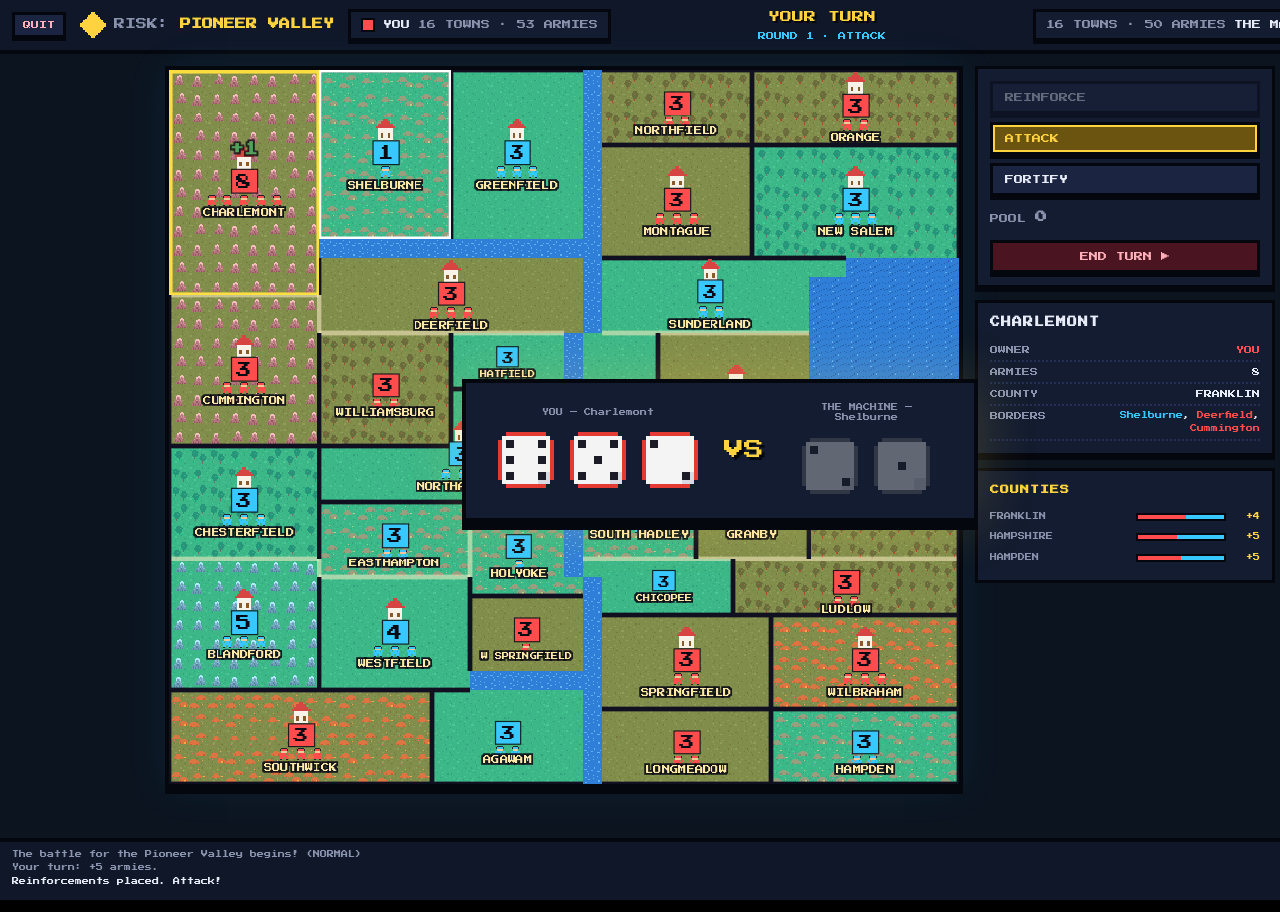
==== dev/smoke.html @ b0f95f60 "Risk: Pioneer Valley — playable pixel-art Risk for western Mass. Two-player Risk against the Machine" ====
<!DOCTYPE html>
<!-- Browser smoke test: loads the real game in an iframe and plays it
     through real click events (menu, reinforce, attack, advance modal,
     end turn, the Machine's turns). Result goes to <title> and #out.
     Needs http (iframe access): run dev/smoke.sh -->
<html>
<head>
<meta charset="utf-8">
<title>SMOKE: running</title>
<style>
  body { margin: 0; background: #000; color: #0f0; font: 12px monospace; }
  iframe { width: 1440px; height: 900px; border: 0; display: block; }
  #out { white-space: pre; padding: 6px; }
</style>
</head>
<body>
<iframe id="game" src="../index.html?smoke"></iframe>
<div id="out"></div>
<script>
(function () {
  var params = new URLSearchParams(location.search);
  var MAX_ROUNDS = Number(params.get('rounds') || 6);
  var DIFF = params.get('diff') || 'normal';
  var frame = document.getElementById('game');
  var errors = [], notes = [], w, doc;
  var stats = { clicks: 0, attacks: 0, captures: 0, advances: 0, fortifies: 0, aiTurns: 0 };

  function done(status) {
    var line = 'SMOKE: ' + status + ' | errors=' + (errors.length ? errors[0].slice(0, 300) : 'none') +
      ' | ' + JSON.stringify(stats);
    document.title = line;
    document.getElementById('out').textContent = line + '\n' + notes.join('\n') + '\n' + errors.join('\n');
  }

  function wait(ms) { return new Promise(function (r) { setTimeout(r, ms); }); }
  async function until(fn, ms, what) {
    var t0 = Date.now();
    while (!fn()) {
      if (Date.now() - t0 > ms) throw new Error('timeout waiting for ' + what);
      await wait(25);
    }
  }

  function clickTown(i, shift) {
    var cv = doc.getElementById('board');
    var r = cv.getBoundingClientRect();
    var c = w.RV.centroid[i];
    var x = r.left + c[0] * 16 / (w.RV.MAP_W * 16) * r.width;
    var y = r.top + c[1] * 16 / (w.RV.MAP_H * 16) * r.height;
    cv.dispatchEvent(new w.MouseEvent('mousemove', { clientX: x, clientY: y, bubbles: true }));
    cv.dispatchEvent(new w.MouseEvent('click', { clientX: x, clientY: y, bubbles: true, shiftKey: !!shift }));
    stats.clicks++;
  }
  function clickBtn(id) { doc.getElementById(id).click(); stats.clicks++; }
  function modalOpen() { return !doc.getElementById('modal').classList.contains('hidden'); }
  function enemiesOf(st, i) { return w.RV.adj[i].filter(function (j) { return st.territories[j].owner !== 0; }); }

  async function humanTurn() {
    var st = w.RV.UI.state;
    // reinforce: one click at a time on the strongest front town
    var mine = w.RV.Game.territoriesOf(st, 0).filter(function (i) { return enemiesOf(st, i).length; });
    mine.sort(function (a, b) { return st.territories[b].armies - st.territories[a].armies; });
    var guard = 0;
    while (st.pool > 0 && guard++ < 60) { clickTown(mine[0]); await wait(5); }
    if (st.phase !== 'attack') throw new Error('did not auto-advance to attack (phase ' + st.phase + ')');

    // attack while there is a 2:1 edge
    for (var n = 0; n < 40 && st.over == null; n++) {
      var best = null;
      w.RV.Game.territoriesOf(st, 0).forEach(function (from) {
        var a = st.territories[from].armies;
        enemiesOf(st, from).forEach(function (to) {
          if (a - 1 >= st.territories[to].armies * 2 && (!best || a > best.a)) best = { from: from, to: to, a: a };
        });
      });
      if (!best) break;
      var owner0 = st.territories[best.to].owner;
      clickTown(best.from);
      clickTown(best.to);
      stats.attacks++;
      await until(function () { return !w.RV.UI.busy() || modalOpen() || st.over != null; }, 8000, 'attack to settle');
      if (st.territories[best.to].owner !== owner0) stats.captures++;
      if (modalOpen()) {
        if (doc.getElementById('modal-title').textContent !== 'ADVANCE') throw new Error('unexpected modal');
        clickBtn('modal-ok');
        stats.advances++;
        await until(function () { return !w.RV.UI.busy() || st.over != null; }, 4000, 'advance to settle');
      }
    }
    if (st.over != null) return;

    // fortify once if an interior stack exists (this ends the turn)
    clickBtn('btn-fortify');
    if (st.phase !== 'fortify') throw new Error('fortify button did not switch phase');
    var interior = w.RV.Game.territoriesOf(st, 0).filter(function (i) {
      return !enemiesOf(st, i).length && st.territories[i].armies > 1;
    });
    var moved = false;
    for (var k = 0; k < interior.length && !moved; k++) {
      var to = w.RV.Game.territoriesOf(st, 0).find(function (j) {
        return enemiesOf(st, j).length && w.RV.Game.connected(st, interior[k], j);
      });
      if (to == null) continue;
      clickTown(interior[k]);
      clickTown(to);
      if (!modalOpen()) throw new Error('fortify modal did not open');
      clickBtn('modal-ok');
      stats.fortifies++;
      moved = true;
    }
    if (!moved) clickBtn('btn-end');
    await until(function () { return st.turn === 1 || st.over != null; }, 4000, 'turn to pass');
  }

  frame.addEventListener('load', async function () {
    try {
      w = frame.contentWindow; doc = w.document;
      w.addEventListener('error', function (e) { errors.push((e.error && e.error.stack) || e.message); });
      await until(function () { return doc.getElementById('menu-start'); }, 5000, 'menu');
      doc.querySelector('.diff[data-diff="' + DIFF + '"]').click();
      clickBtn('menu-start');
      await until(function () { return w.RV.UI.state; }, 2000, 'game start');
      var st = w.RV.UI.state;
      if (params.get('mode') === 'quit') {
        // Quit while the Machine is mid-turn, start a new game, and make sure
        // the old turn's loop doesn't leak into it.
        while (st.pool > 0) clickTown(w.RV.Game.territoriesOf(st, 0)[0]);
        clickBtn('btn-end');
        await until(function () { return st.turn === 1; }, 2000, 'Machine turn');
        await wait(900);
        clickBtn('btn-quit');
        if (!modalOpen() || doc.getElementById('modal-title').textContent !== 'QUIT GAME?') throw new Error('no quit confirm');
        clickBtn('modal-cancel');
        if (!w.RV.UI.state) throw new Error('cancel quit still quit');
        clickBtn('btn-quit');
        clickBtn('modal-ok');
        await until(function () { return doc.getElementById('menu-start'); }, 2000, 'menu after quit');
        clickBtn('menu-start');
        var st2 = w.RV.UI.state;
        await wait(6000);
        if (st2.turn !== 0 || st2.phase !== 'reinforce' || w.RV.UI.busy()) {
          throw new Error('new game disturbed: turn ' + st2.turn + ' phase ' + st2.phase + ' busy ' + w.RV.UI.busy());
        }
        if (errors.length) throw new Error('page errors');
        done('OK (quit mid-turn)');
        return;
      }
      notes.push('start: you ' + w.RV.Game.territoriesOf(st, 0).length + ' towns, pool ' + st.pool);
      while (st.over == null && st.round <= MAX_ROUNDS) {
        await humanTurn();
        if (st.over != null) break;
        await until(function () { return st.turn === 0 || st.over != null; }, 120000, 'Machine turn');
        stats.aiTurns++;
        await until(function () { return !w.RV.UI.busy() || st.over != null; }, 5000, 'idle');
        notes.push('round ' + st.round + ': you ' + w.RV.Game.territoriesOf(st, 0).length +
          ' towns / ' + w.RV.Game.totalArmies(st, 0) + ' armies, machine ' +
          w.RV.Game.territoriesOf(st, 1).length + ' / ' + w.RV.Game.totalArmies(st, 1));
      }
      if (st.over != null) {
        await until(function () { return doc.querySelector('.gameover'); }, 5000, 'game over screen');
        notes.push('game over: winner ' + st.over);
      }
      if (errors.length) throw new Error('page errors');
      done(st.over != null ? 'OK (game over, winner ' + st.over + ')' : 'OK (' + MAX_ROUNDS + ' rounds)');
    } catch (err) {
      errors.push(err.stack || err.message);
      done('FAILED');
    }
  });
})();
</script>
</body>
</html>
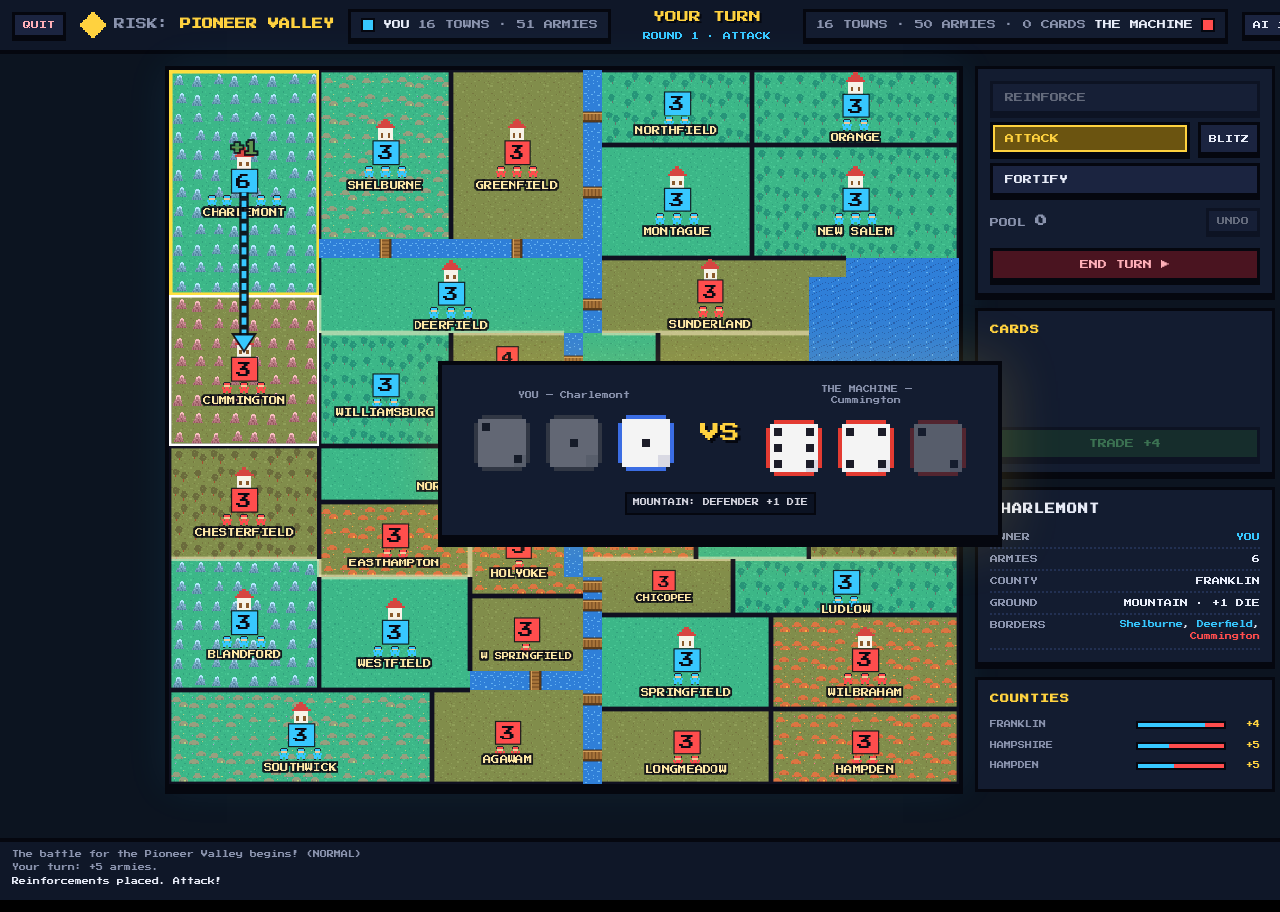
==== commit e16d455b: "Cards, blitz, terrain, and a livelier Machine From NEXT.md: the top three, feel and atmosphere, and " ====
--- a/dev/smoke.html
+++ b/dev/smoke.html
@@ -23,7 +23,8 @@
   var DIFF = params.get('diff') || 'normal';
   var frame = document.getElementById('game');
   var errors = [], notes = [], w, doc;
-  var stats = { clicks: 0, attacks: 0, captures: 0, advances: 0, fortifies: 0, aiTurns: 0 };
+  var stats = { clicks: 0, attacks: 0, blitzes: 0, captures: 0, advances: 0, fortifies: 0,
+                aiTurns: 0, trades: 0, undos: 0, skips: 0, taunts: 0 };
 
   function done(status) {
     var line = 'SMOKE: ' + status + ' | errors=' + (errors.length ? errors[0].slice(0, 300) : 'none') +
@@ -57,11 +58,27 @@
 
   async function humanTurn() {
     var st = w.RV.UI.state;
+    // cards: trade whenever the button allows it (it must, at 5 cards)
+    while (!doc.getElementById('btn-trade').disabled) {
+      var before = st.hands[0].length;
+      clickBtn('btn-trade');
+      if (st.hands[0].length !== before - 3) throw new Error('trade did not take 3 cards');
+      stats.trades++;
+    }
+    if (st.hands[0].length >= 5) throw new Error('holding 5+ cards with no trade allowed');
     // reinforce: one click at a time on the strongest front town
     var mine = w.RV.Game.territoriesOf(st, 0).filter(function (i) { return enemiesOf(st, i).length; });
     mine.sort(function (a, b) { return st.territories[b].armies - st.territories[a].armies; });
+    // undo: place one, take it back, and the pool is whole again
+    if (st.pool > 1) {
+      var pool0 = st.pool, a0 = st.territories[mine[0]].armies;
+      clickTown(mine[0]);
+      clickBtn('btn-undo');
+      if (st.pool !== pool0 || st.territories[mine[0]].armies !== a0) throw new Error('undo did not restore the pool');
+      stats.undos++;
+    }
     var guard = 0;
-    while (st.pool > 0 && guard++ < 60) { clickTown(mine[0]); await wait(5); }
+    while (st.pool > 0 && guard++ < 200) { clickTown(mine[0]); await wait(5); }
     if (st.phase !== 'attack') throw new Error('did not auto-advance to attack (phase ' + st.phase + ')');
 
     // attack while there is a 2:1 edge
@@ -75,9 +92,11 @@
       });
       if (!best) break;
       var owner0 = st.territories[best.to].owner;
+      var blitz = n % 2 === 1;   // every other attack is a shift-click blitz
       clickTown(best.from);
-      clickTown(best.to);
+      clickTown(best.to, blitz);
       stats.attacks++;
+      if (blitz) stats.blitzes++;
       await until(function () { return !w.RV.UI.busy() || modalOpen() || st.over != null; }, 8000, 'attack to settle');
       if (st.territories[best.to].owner !== owner0) stats.captures++;
       if (modalOpen()) {
@@ -112,7 +131,10 @@
     await until(function () { return st.turn === 1 || st.over != null; }, 4000, 'turn to pass');
   }
 
+  var started = false;
   frame.addEventListener('load', async function () {
+    if (started) return;   // the resume test reloads the frame itself
+    started = true;
     try {
       w = frame.contentWindow; doc = w.document;
       w.addEventListener('error', function (e) { errors.push((e.error && e.error.stack) || e.message); });
@@ -121,6 +143,29 @@
       clickBtn('menu-start');
       await until(function () { return w.RV.UI.state; }, 2000, 'game start');
       var st = w.RV.UI.state;
+      if (params.get('mode') === 'resume') {
+        // Play a turn, reload the page mid-Machine-turn, CONTINUE, and make
+        // sure the same game carries on to your next turn.
+        while (st.pool > 0) clickTown(w.RV.Game.territoriesOf(st, 0)[0], true);
+        clickBtn('btn-end');
+        await until(function () { return st.turn === 1; }, 2000, 'Machine turn');
+        await wait(1500);
+        var towns = JSON.stringify(w.RV.Main.readSave().territories.map(function (t) { return t.owner; }));
+        await new Promise(function (res) { frame.addEventListener('load', res, { once: true }); w.location.reload(); });
+        w = frame.contentWindow; doc = w.document;
+        w.addEventListener('error', function (e) { errors.push((e.error && e.error.stack) || e.message); });
+        await until(function () { return doc.getElementById('menu'); }, 5000, 'menu after reload');
+        doc.getElementById('menu').click();
+        await until(function () { return doc.getElementById('menu-continue'); }, 2000, 'CONTINUE');
+        clickBtn('menu-continue');
+        var st3 = w.RV.UI.state;
+        if (!st3 || st3.turn !== 1) throw new Error('resumed game is not mid-Machine-turn');
+        if (JSON.stringify(st3.territories.map(function (t) { return t.owner; })) !== towns) throw new Error('resumed map differs');
+        await until(function () { return st3.turn === 0 || st3.over != null; }, 60000, 'resumed Machine turn');
+        if (errors.length) throw new Error('page errors');
+        done('OK (resume mid-turn, round ' + st3.round + ')');
+        return;
+      }
       if (params.get('mode') === 'quit') {
         // Quit while the Machine is mid-turn, start a new game, and make sure
         // the old turn's loop doesn't leak into it.
@@ -135,7 +180,10 @@
         clickBtn('btn-quit');
         clickBtn('modal-ok');
         await until(function () { return doc.getElementById('menu-start'); }, 2000, 'menu after quit');
+        if (!doc.getElementById('menu-continue')) throw new Error('no CONTINUE after quit');
         clickBtn('menu-start');
+        if (!modalOpen() || doc.getElementById('modal-title').textContent !== 'START A NEW GAME?') throw new Error('no new-game confirm');
+        clickBtn('modal-ok');
         var st2 = w.RV.UI.state;
         await wait(6000);
         if (st2.turn !== 0 || st2.phase !== 'reinforce' || w.RV.UI.busy()) {
@@ -149,16 +197,28 @@
       while (st.over == null && st.round <= MAX_ROUNDS) {
         await humanTurn();
         if (st.over != null) break;
+        // every turn at a different Machine speed; every third one skipped
+        clickBtn('btn-speed');
+        if (stats.aiTurns % 3 === 2) {
+          await wait(700);
+          doc.getElementById('board').dispatchEvent(new w.MouseEvent('click', { bubbles: true, clientX: 5, clientY: 5 }));
+          if (st.turn === 1 && !w.RV.AITurn.skipping()) throw new Error('click did not skip the Machine turn');
+          stats.skips++;
+        }
         await until(function () { return st.turn === 0 || st.over != null; }, 120000, 'Machine turn');
         stats.aiTurns++;
+        stats.taunts = st.log.filter(function (l) { return typeof l === 'object' && l.kind === 'taunt'; }).length;
         await until(function () { return !w.RV.UI.busy() || st.over != null; }, 5000, 'idle');
         notes.push('round ' + st.round + ': you ' + w.RV.Game.territoriesOf(st, 0).length +
           ' towns / ' + w.RV.Game.totalArmies(st, 0) + ' armies, machine ' +
           w.RV.Game.territoriesOf(st, 1).length + ' / ' + w.RV.Game.totalArmies(st, 1));
       }
       if (st.over != null) {
-        await until(function () { return doc.querySelector('.gameover'); }, 5000, 'game over screen');
-        notes.push('game over: winner ' + st.over);
+        await until(function () { return doc.querySelector('.gameover .go-table'); }, 5000, 'results screen');
+        notes.push('game over: winner ' + st.over + ' | ' + doc.querySelector('.go-table').textContent);
+        if (w.RV.Main.readSave()) throw new Error('save not cleared after game over');
+      } else if (!w.RV.Main.readSave()) {
+        throw new Error('game in progress was not saved');
       }
       if (errors.length) throw new Error('page errors');
       done(st.over != null ? 'OK (game over, winner ' + st.over + ')' : 'OK (' + MAX_ROUNDS + ' rounds)');
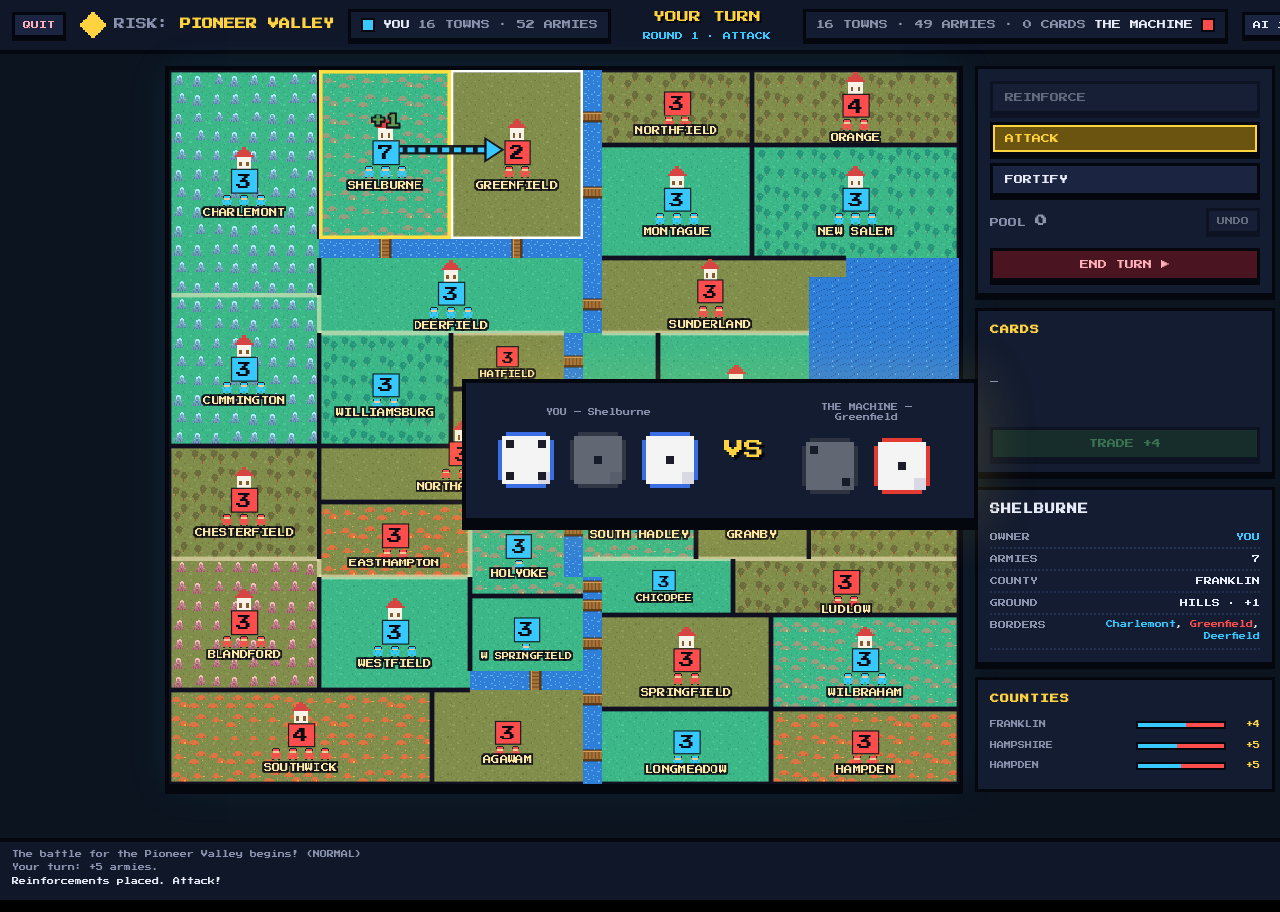
==== commit c809f4fe: "Drop blitz; fix iOS audio and zooming - Remove the BLITZ toggle, B key and shift-click blitz (the Ma" ====
--- a/dev/smoke.html
+++ b/dev/smoke.html
@@ -23,7 +23,7 @@
   var DIFF = params.get('diff') || 'normal';
   var frame = document.getElementById('game');
   var errors = [], notes = [], w, doc;
-  var stats = { clicks: 0, attacks: 0, blitzes: 0, captures: 0, advances: 0, fortifies: 0,
+  var stats = { clicks: 0, attacks: 0, captures: 0, advances: 0, fortifies: 0,
                 aiTurns: 0, trades: 0, undos: 0, skips: 0, taunts: 0 };
 
   function done(status) {
@@ -92,11 +92,9 @@
       });
       if (!best) break;
       var owner0 = st.territories[best.to].owner;
-      var blitz = n % 2 === 1;   // every other attack is a shift-click blitz
       clickTown(best.from);
-      clickTown(best.to, blitz);
+      clickTown(best.to);
       stats.attacks++;
-      if (blitz) stats.blitzes++;
       await until(function () { return !w.RV.UI.busy() || modalOpen() || st.over != null; }, 8000, 'attack to settle');
       if (st.territories[best.to].owner !== owner0) stats.captures++;
       if (modalOpen()) {
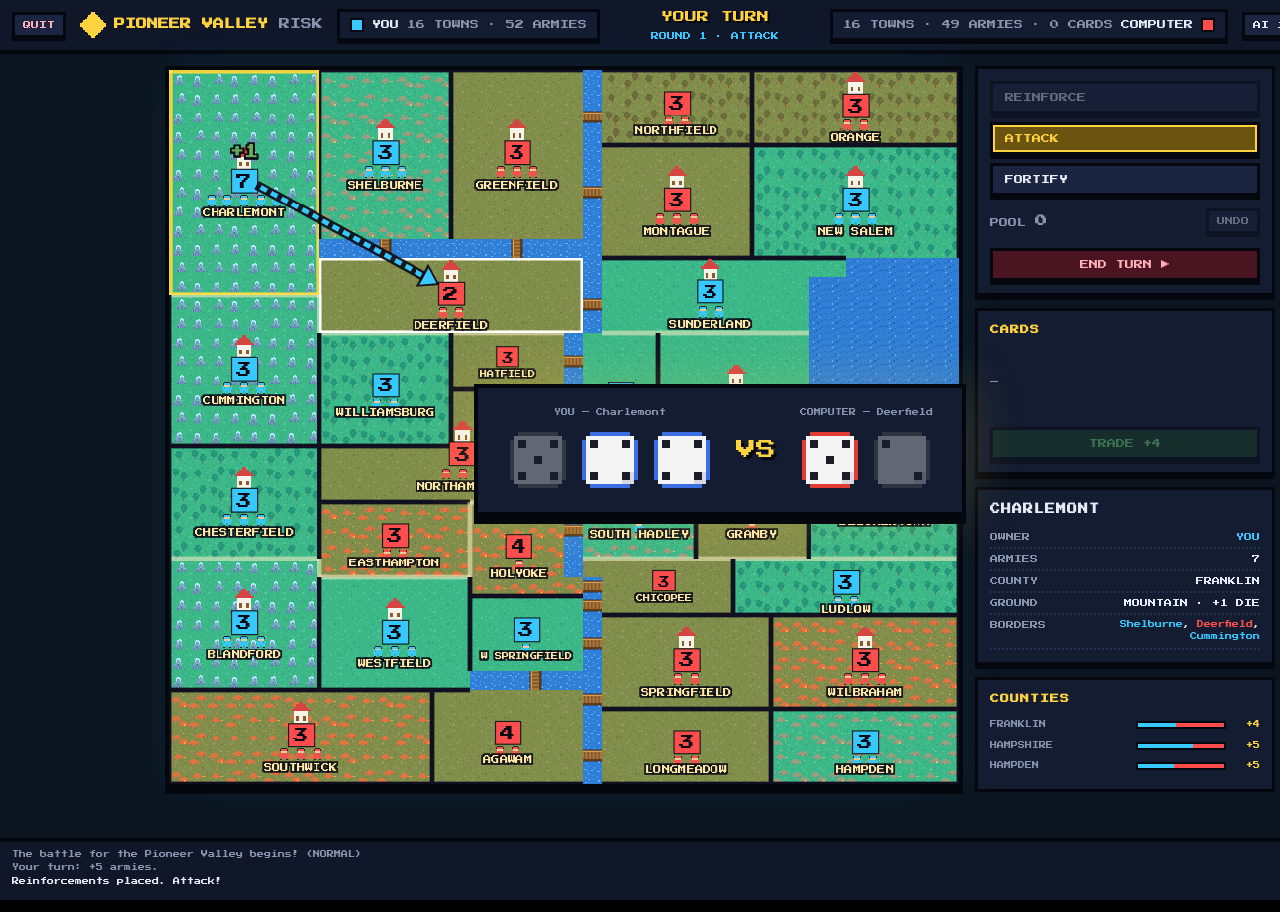
==== commit 779839f3: "Rename the Machine to Computer Labels say COMPUTER, log lines say "the computer". Saved games pick u" ====
--- a/dev/smoke.html
+++ b/dev/smoke.html
@@ -1,7 +1,7 @@
 <!DOCTYPE html>
 <!-- Browser smoke test: loads the real game in an iframe and plays it
      through real click events (menu, reinforce, attack, advance modal,
-     end turn, the Machine's turns). Result goes to <title> and #out.
+     end turn, the computer's turns). Result goes to <title> and #out.
      Needs http (iframe access): run dev/smoke.sh -->
 <html>
 <head>
@@ -142,11 +142,11 @@
       await until(function () { return w.RV.UI.state; }, 2000, 'game start');
       var st = w.RV.UI.state;
       if (params.get('mode') === 'resume') {
-        // Play a turn, reload the page mid-Machine-turn, CONTINUE, and make
+        // Play a turn, reload the page mid-computer-turn, CONTINUE, and make
         // sure the same game carries on to your next turn.
         while (st.pool > 0) clickTown(w.RV.Game.territoriesOf(st, 0)[0], true);
         clickBtn('btn-end');
-        await until(function () { return st.turn === 1; }, 2000, 'Machine turn');
+        await until(function () { return st.turn === 1; }, 2000, 'computer turn');
         await wait(1500);
         var towns = JSON.stringify(w.RV.Main.readSave().territories.map(function (t) { return t.owner; }));
         await new Promise(function (res) { frame.addEventListener('load', res, { once: true }); w.location.reload(); });
@@ -157,19 +157,19 @@
         await until(function () { return doc.getElementById('menu-continue'); }, 2000, 'CONTINUE');
         clickBtn('menu-continue');
         var st3 = w.RV.UI.state;
-        if (!st3 || st3.turn !== 1) throw new Error('resumed game is not mid-Machine-turn');
+        if (!st3 || st3.turn !== 1) throw new Error('resumed game is not mid-computer-turn');
         if (JSON.stringify(st3.territories.map(function (t) { return t.owner; })) !== towns) throw new Error('resumed map differs');
-        await until(function () { return st3.turn === 0 || st3.over != null; }, 60000, 'resumed Machine turn');
+        await until(function () { return st3.turn === 0 || st3.over != null; }, 60000, 'resumed computer turn');
         if (errors.length) throw new Error('page errors');
         done('OK (resume mid-turn, round ' + st3.round + ')');
         return;
       }
       if (params.get('mode') === 'quit') {
-        // Quit while the Machine is mid-turn, start a new game, and make sure
+        // Quit while the computer is mid-turn, start a new game, and make sure
         // the old turn's loop doesn't leak into it.
         while (st.pool > 0) clickTown(w.RV.Game.territoriesOf(st, 0)[0]);
         clickBtn('btn-end');
-        await until(function () { return st.turn === 1; }, 2000, 'Machine turn');
+        await until(function () { return st.turn === 1; }, 2000, 'computer turn');
         await wait(900);
         clickBtn('btn-quit');
         if (!modalOpen() || doc.getElementById('modal-title').textContent !== 'QUIT GAME?') throw new Error('no quit confirm');
@@ -195,20 +195,20 @@
       while (st.over == null && st.round <= MAX_ROUNDS) {
         await humanTurn();
         if (st.over != null) break;
-        // every turn at a different Machine speed; every third one skipped
+        // every turn at a different computer speed; every third one skipped
         clickBtn('btn-speed');
         if (stats.aiTurns % 3 === 2) {
           await wait(700);
           doc.getElementById('board').dispatchEvent(new w.MouseEvent('click', { bubbles: true, clientX: 5, clientY: 5 }));
-          if (st.turn === 1 && !w.RV.AITurn.skipping()) throw new Error('click did not skip the Machine turn');
+          if (st.turn === 1 && !w.RV.AITurn.skipping()) throw new Error('click did not skip the computer turn');
           stats.skips++;
         }
-        await until(function () { return st.turn === 0 || st.over != null; }, 120000, 'Machine turn');
+        await until(function () { return st.turn === 0 || st.over != null; }, 120000, 'computer turn');
         stats.aiTurns++;
         stats.taunts = st.log.filter(function (l) { return typeof l === 'object' && l.kind === 'taunt'; }).length;
         await until(function () { return !w.RV.UI.busy() || st.over != null; }, 5000, 'idle');
         notes.push('round ' + st.round + ': you ' + w.RV.Game.territoriesOf(st, 0).length +
-          ' towns / ' + w.RV.Game.totalArmies(st, 0) + ' armies, machine ' +
+          ' towns / ' + w.RV.Game.totalArmies(st, 0) + ' armies, computer ' +
           w.RV.Game.territoriesOf(st, 1).length + ' / ' + w.RV.Game.totalArmies(st, 1));
       }
       if (st.over != null) {
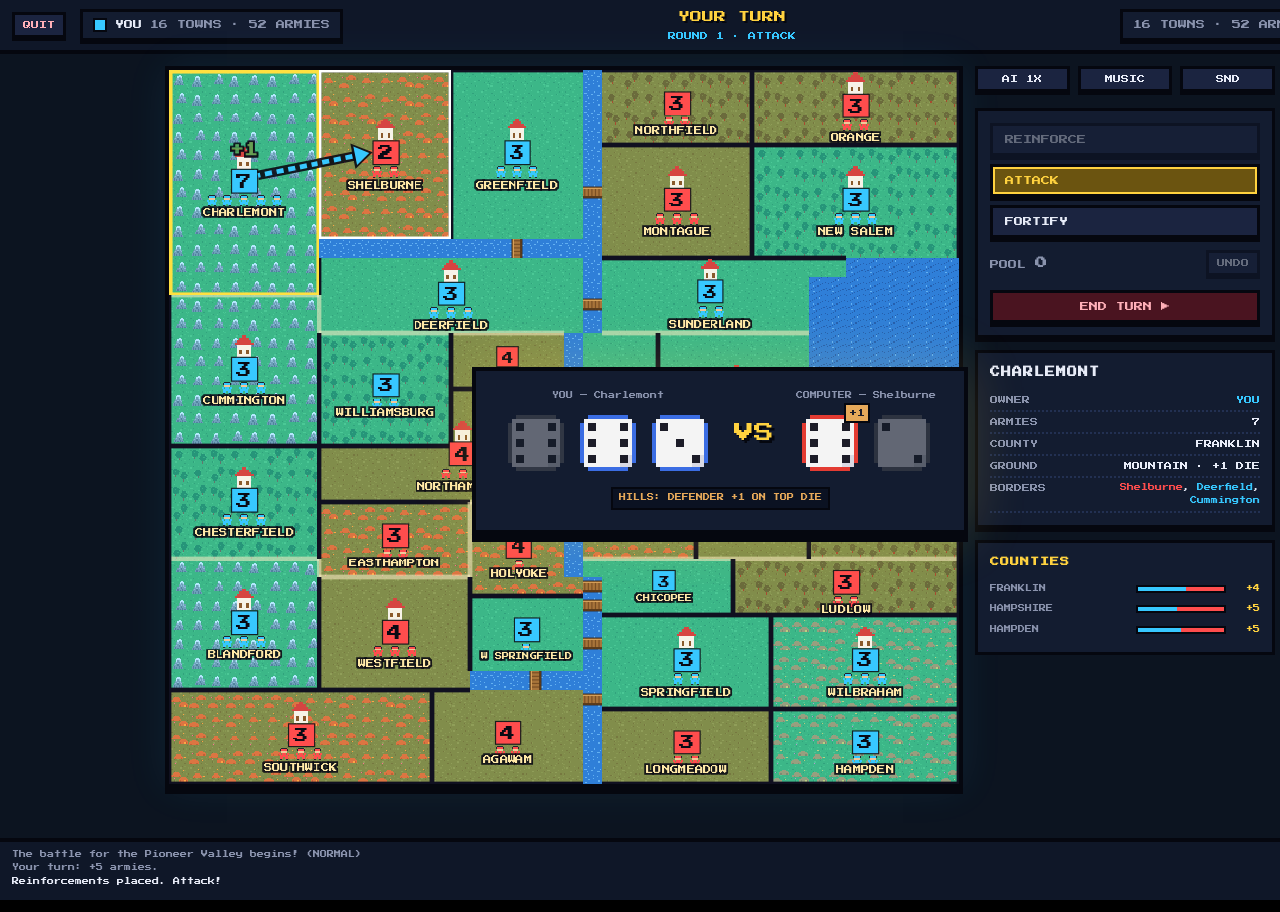
==== commit 39764570: "Drop Risk cards and the top-bar logo Cards were hard to follow, so they're gone for now: no deck, ha" ====
--- a/dev/smoke.html
+++ b/dev/smoke.html
@@ -24,7 +24,7 @@
   var frame = document.getElementById('game');
   var errors = [], notes = [], w, doc;
   var stats = { clicks: 0, attacks: 0, captures: 0, advances: 0, fortifies: 0,
-                aiTurns: 0, trades: 0, undos: 0, skips: 0, taunts: 0 };
+                aiTurns: 0, undos: 0, skips: 0, taunts: 0 };
 
   function done(status) {
     var line = 'SMOKE: ' + status + ' | errors=' + (errors.length ? errors[0].slice(0, 300) : 'none') +
@@ -58,14 +58,6 @@
 
   async function humanTurn() {
     var st = w.RV.UI.state;
-    // cards: trade whenever the button allows it (it must, at 5 cards)
-    while (!doc.getElementById('btn-trade').disabled) {
-      var before = st.hands[0].length;
-      clickBtn('btn-trade');
-      if (st.hands[0].length !== before - 3) throw new Error('trade did not take 3 cards');
-      stats.trades++;
-    }
-    if (st.hands[0].length >= 5) throw new Error('holding 5+ cards with no trade allowed');
     // reinforce: one click at a time on the strongest front town
     var mine = w.RV.Game.territoriesOf(st, 0).filter(function (i) { return enemiesOf(st, i).length; });
     mine.sort(function (a, b) { return st.territories[b].armies - st.territories[a].armies; });
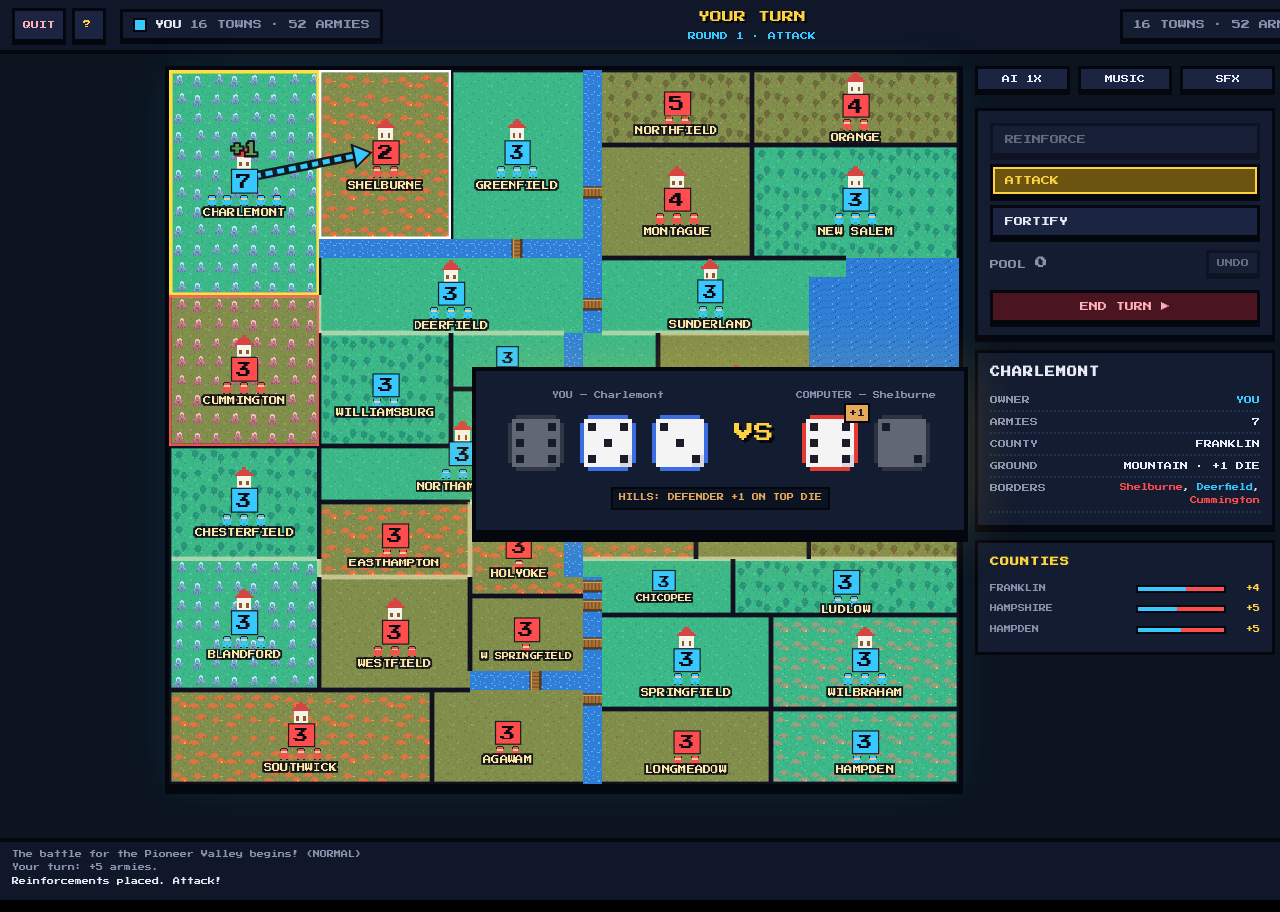
==== commit 0a556a72: "Add a How to Play popup: on the first game, and from a ? button by QUIT Co-Authored-By: Claude Opus " ====
--- a/dev/smoke.html
+++ b/dev/smoke.html
@@ -133,6 +133,15 @@
       clickBtn('menu-start');
       await until(function () { return w.RV.UI.state; }, 2000, 'game start');
       var st = w.RV.UI.state;
+      // How to play: shown on the first game (fresh profile), and from ?.
+      function isHelp() { return modalOpen() && doc.getElementById('modal-title').textContent === 'HOW TO PLAY'; }
+      var helpFirst = isHelp();
+      if (helpFirst) clickBtn('modal-ok');
+      if (modalOpen()) throw new Error('help did not close');
+      clickBtn('btn-help');
+      if (!isHelp() || !doc.querySelector('#modal-body .help-phases')) throw new Error('? did not open help');
+      clickBtn('modal-ok');
+      if (!helpFirst) throw new Error('help not shown on the first game');  // headless Chrome starts with a fresh profile
       if (params.get('mode') === 'resume') {
         // Play a turn, reload the page mid-computer-turn, CONTINUE, and make
         // sure the same game carries on to your next turn.
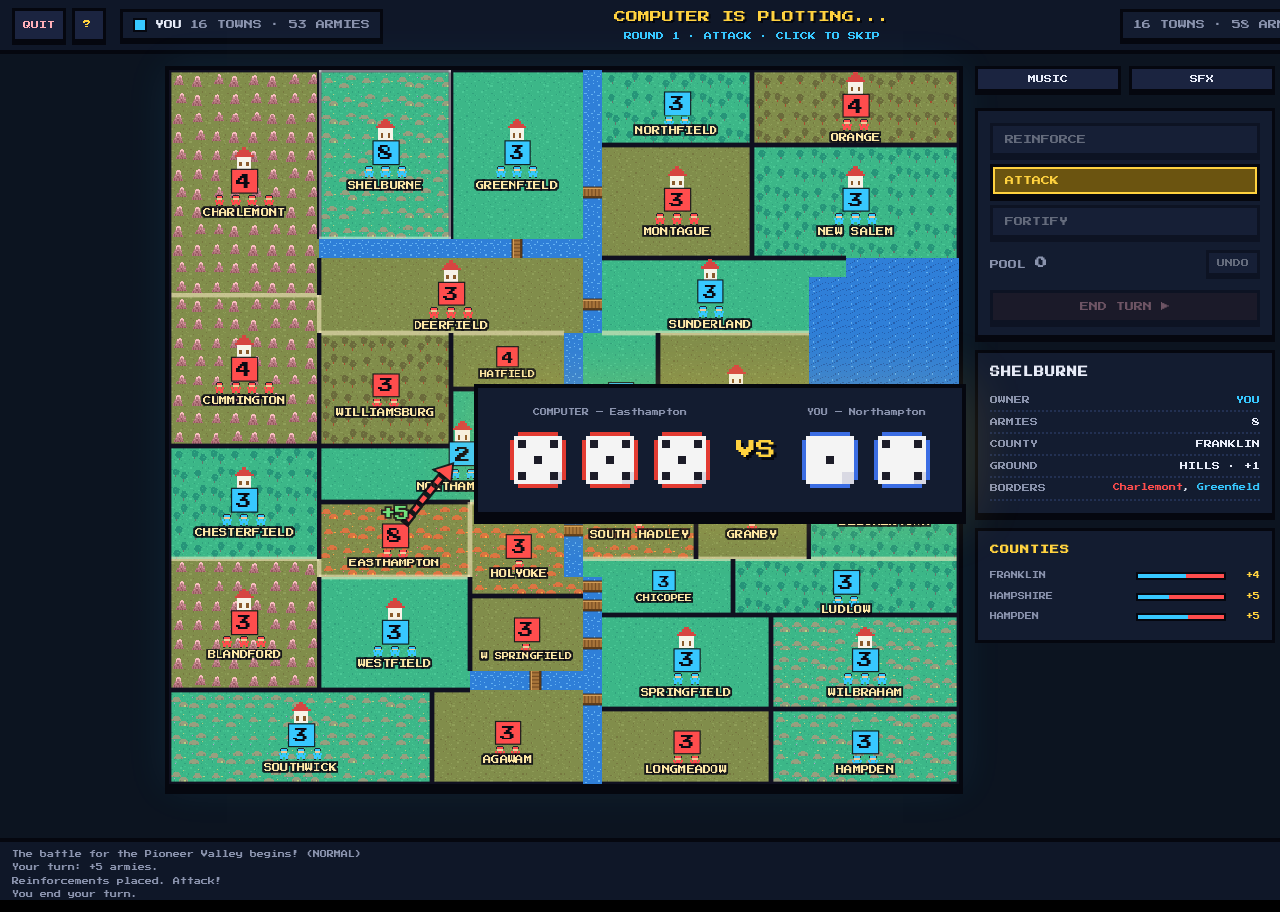
==== commit ded2bd3c: "Remove the AI speed control The computer always plays every roll with its own dice; click or Space s" ====
--- a/dev/smoke.html
+++ b/dev/smoke.html
@@ -196,8 +196,7 @@
       while (st.over == null && st.round <= MAX_ROUNDS) {
         await humanTurn();
         if (st.over != null) break;
-        // every turn at a different computer speed; every third one skipped
-        clickBtn('btn-speed');
+        // every third computer turn skipped
         if (stats.aiTurns % 3 === 2) {
           await wait(700);
           doc.getElementById('board').dispatchEvent(new w.MouseEvent('click', { bubbles: true, clientX: 5, clientY: 5 }));
